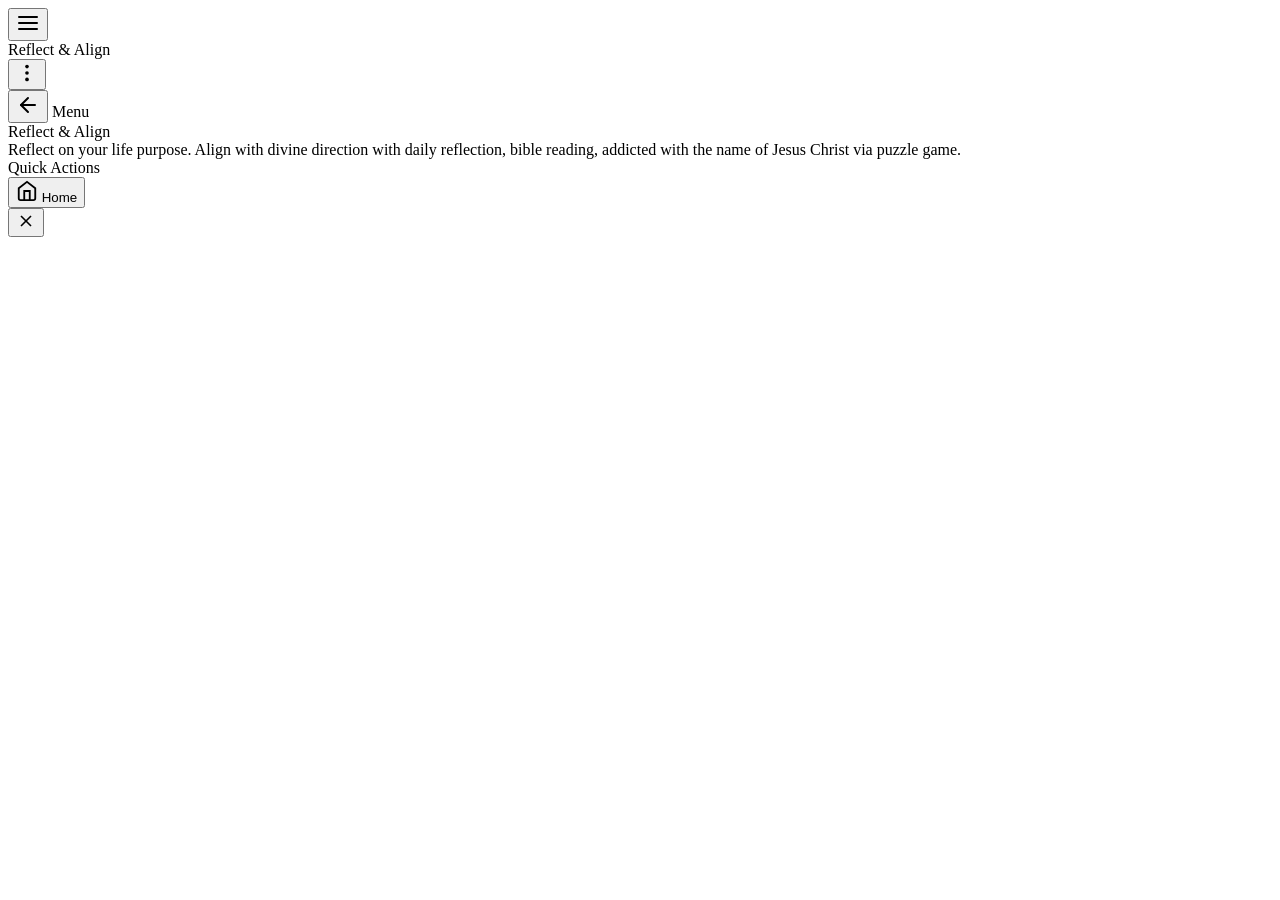
==== index.html @ d2892383 "Create index.html" ====
<!DOCTYPE html>
<html lang="en" id="dvHtml">
<head>
<meta charset="UTF-8">
<meta name="viewport" content="width=device-width, initial-scale=1.0, maximum-scale=1.0, user-scalable=no">
<meta name="theme-color" content="#1877F2" id="dvMetaTheme">
<meta name="description" content="A personal growth companion that brings together spiritual reflection, self-discovery, intentional living, and purposeful development.">
<meta name="apple-mobile-web-app-capable" content="yes">
<meta name="apple-mobile-web-app-status-bar-style" content="black-translucent">
<meta property="og:type" content="website">
<meta property="og:title" content="Reflect &amp; Align">
<meta property="og:description" content="Reflect on your life purpose. Align with divine direction with daily reflection, bible reading, addicted with the name of Jesus Christ via puzzle game.">
<meta name="twitter:card" content="summary">
<link rel="canonical" id="dvCanonical" href="">
<link rel="manifest" id="dvManifestLink" href="manifest.json">
<title>Reflect &amp; Align</title>
<link rel="stylesheet" href="styles.css">
</head>
<body id="dvBody">

<!-- ===== HEADER ===== -->
<header class="dv-header" id="dvHeader">
  <button class="dv-icon-btn" id="dvHamburgerBtn" aria-label="Menu">
    <svg width="24" height="24" viewBox="0 0 24 24" fill="none" stroke="currentColor" stroke-width="2" stroke-linecap="round"><line x1="3" y1="6" x2="21" y2="6"/><line x1="3" y1="12" x2="21" y2="12"/><line x1="3" y1="18" x2="21" y2="18"/></svg>
  </button>
  <div class="dv-app-title">Reflect &amp; Align</div>
  <button class="dv-icon-btn" id="dvDotsBtn" aria-label="More options">
    <svg width="22" height="22" viewBox="0 0 24 24" fill="currentColor"><circle cx="12" cy="5" r="2"/><circle cx="12" cy="12" r="2"/><circle cx="12" cy="19" r="2"/></svg>
  </button>
</header>

<!-- ===== OVERLAY ===== -->
<div class="dv-overlay" id="dvOverlay"></div>

<!-- ===== LEFT SIDEBAR ===== -->
<aside class="dv-sidebar-left" id="dvLeftSidebar">
  <div class="dv-sidebar-head">
    <button class="dv-icon-btn" id="dvCloseLeft" aria-label="Back">
      <svg width="24" height="24" viewBox="0 0 24 24" fill="none" stroke="currentColor" stroke-width="2" stroke-linecap="round" stroke-linejoin="round"><line x1="19" y1="12" x2="5" y2="12"/><polyline points="12 19 5 12 12 5"/></svg>
    </button>
    <span>Menu</span>
  </div>
  <nav class="dv-sidebar-nav" id="dvLeftNav"></nav>
</aside>

<!-- ===== RIGHT SIDEBAR ===== -->
<div class="dv-sidebar-right" id="dvRightSidebar"></div>

<!-- ===== MAIN ===== -->
<main class="dv-container">

  <!-- PAGE: HOME -->
  <section class="dv-page dv-page-active" id="dvPageHome">

    <div class="dv-hero">
      <div class="dv-hero-title">Reflect &amp; Align</div>
      <div class="dv-hero-sub">Reflect on your life purpose. Align with divine direction with daily reflection, bible reading, addicted with the name of Jesus Christ via puzzle game.</div>
    </div>

    <!-- Quick Actions -->
    <div class="dv-card">
      <div class="dv-card-title">Quick Actions</div>
      <div class="dv-quick" id="dvQuickActions"></div>
    </div>

  </section>

</main>

<!-- ===== BOTTOM NAV ===== -->
<nav class="dv-bottom-nav" id="dvBottomNav">
  <button class="dv-nav-item dv-nav-active" data-dv-page="home" aria-label="Home">
    <svg width="22" height="22" viewBox="0 0 24 24" fill="none" stroke="currentColor" stroke-width="2"><path d="M3 9l9-7 9 7v11a2 2 0 0 1-2 2H5a2 2 0 0 1-2-2z"/><polyline points="9 22 9 12 15 12 15 22"/></svg>
    Home
  </button>
</nav>

<!-- ===== FULLSCREEN MODAL ===== -->
<div class="dv-modal" id="dvInfoModal">
  <div class="dv-modal-head">
    <div class="dv-modal-title" id="dvModalTitle"></div>
    <button class="dv-icon-btn" id="dvCloseModal" aria-label="Close">
      <svg width="20" height="20" viewBox="0 0 24 24" fill="none" stroke="currentColor" stroke-width="2"><line x1="18" y1="6" x2="6" y2="18"/><line x1="6" y1="6" x2="18" y2="18"/></svg>
    </button>
  </div>
  <div class="dv-modal-body" id="dvModalBody"></div>
</div>

<!-- ===== TOAST ===== -->
<div class="dv-toast" id="dvToast"></div>

<!-- ===== CORE ===== -->
<script src="app.js"></script>

<!-- ===== MODULES (optional: delete a file or its line and the app keeps working; add a line to onboard a new module) ===== -->
<script src="information.js"></script>
<script src="reflection.js"></script>
<script src="bible.js"></script>
<script src="game.js"></script>
<script src="notepad.js"></script>
</body>
</html>
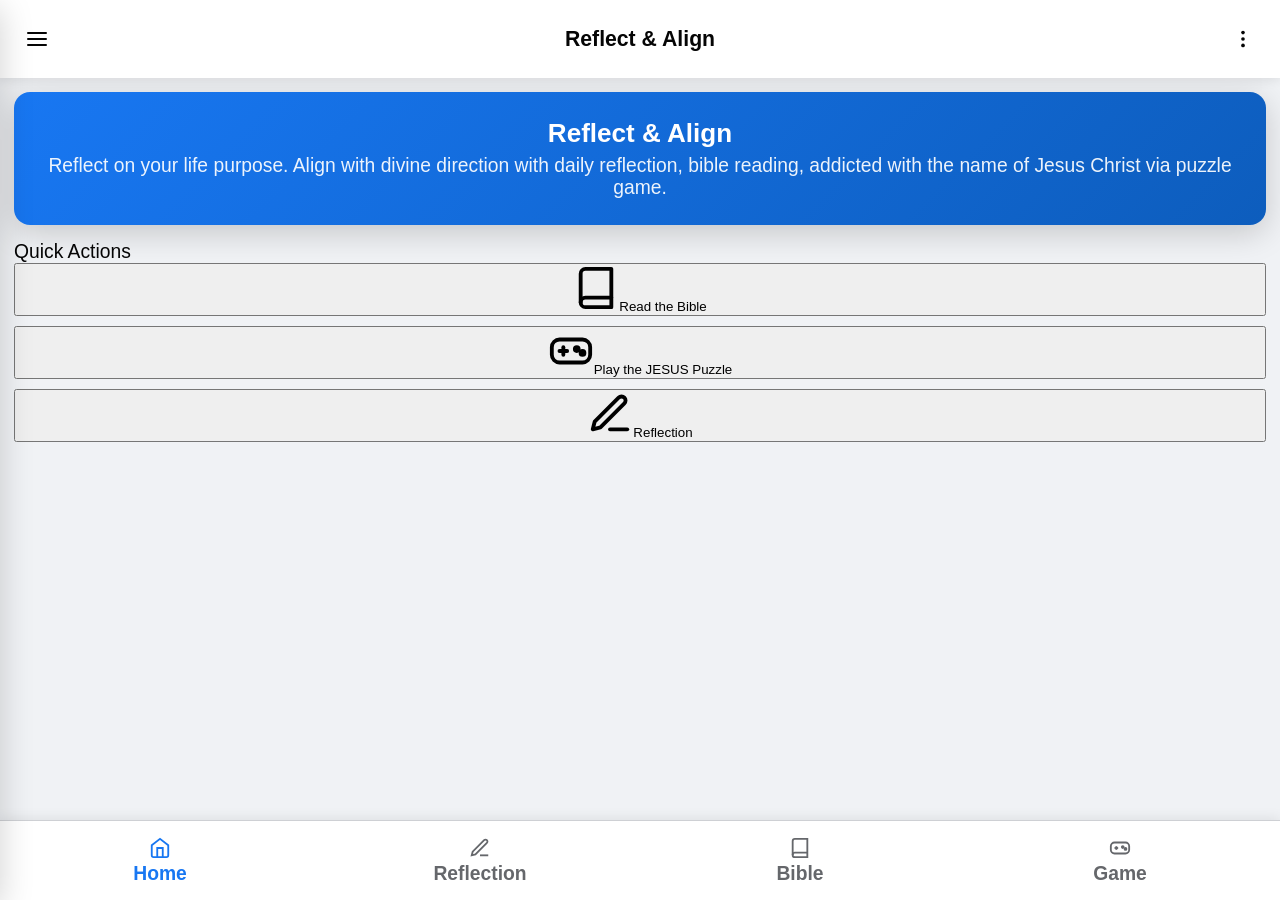
==== commit 3d5f2bbf: "Update index.html" ====
--- a/index.html
+++ b/index.html
@@ -58,10 +58,8 @@
     </div>
 
     <!-- Quick Actions -->
-    <div class="dv-card">
-      <div class="dv-card-title">Quick Actions</div>
-      <div class="dv-quick" id="dvQuickActions"></div>
-    </div>
+    <div class="dv-qa-title" id="dvQuickTitle">Quick Actions</div>
+    <div class="dv-quick" id="dvQuickActions"></div>
 
   </section>
 
--- a/styles.css
+++ b/styles.css
@@ -0,0 +1,460 @@
+/* ===== DV NAMING CONVENTION =====
+   All classes: dv-*, all IDs: dv* (camelCase)
+   ================================ */
+
+* { margin:0; padding:0; box-sizing:border-box; -webkit-tap-highlight-color:transparent; }
+
+:root {
+  /* Default: Facebook Blue */
+  --dv-primary: #1877F2;
+  --dv-primary-dark: #0D5DBD;
+  --dv-primary-hover: #166FE5;
+  --dv-bg: #F0F2F5;
+  --dv-surface: #FFFFFF;
+  --dv-text: #050505;
+  --dv-text-sub: #65676B;
+  --dv-border: #CED0D4;
+  --dv-shadow: 0 2px 12px rgba(0,0,0,0.10);
+  --dv-shadow-lg: 0 8px 32px rgba(0,0,0,0.18);
+  --dv-radius: 16px;
+  --dv-toast-bg: rgba(30,30,30,0.92);
+}
+
+/* DARK MODE */
+[data-dv-dark="1"] {
+  --dv-bg: #18191A;
+  --dv-surface: #242526;
+  --dv-text: #E4E6EB;
+  --dv-text-sub: #B0B3B8;
+  --dv-border: #3E4042;
+  --dv-shadow: 0 2px 12px rgba(0,0,0,0.4);
+  --dv-shadow-lg: 0 8px 32px rgba(0,0,0,0.6);
+  --dv-toast-bg: rgba(60,60,60,0.97);
+}
+
+/* 10 COLOR THEMES */
+[data-dv-theme="blue"]   { --dv-primary:#1877F2; --dv-primary-dark:#0D5DBD; --dv-primary-hover:#166FE5; }
+[data-dv-theme="purple"] { --dv-primary:#7C3AED; --dv-primary-dark:#5B21B6; --dv-primary-hover:#6D28D9; }
+[data-dv-theme="green"]  { --dv-primary:#16A34A; --dv-primary-dark:#15803D; --dv-primary-hover:#15803D; }
+[data-dv-theme="red"]    { --dv-primary:#DC2626; --dv-primary-dark:#B91C1C; --dv-primary-hover:#C91A1A; }
+[data-dv-theme="orange"] { --dv-primary:#EA580C; --dv-primary-dark:#C2410C; --dv-primary-hover:#D4500A; }
+[data-dv-theme="teal"]   { --dv-primary:#0D9488; --dv-primary-dark:#0F766E; --dv-primary-hover:#0E8075; }
+[data-dv-theme="pink"]   { --dv-primary:#DB2777; --dv-primary-dark:#BE185D; --dv-primary-hover:#C4205F; }
+[data-dv-theme="indigo"] { --dv-primary:#4F46E5; --dv-primary-dark:#4338CA; --dv-primary-hover:#4540D0; }
+[data-dv-theme="amber"]  { --dv-primary:#D97706; --dv-primary-dark:#B45309; --dv-primary-hover:#C46D06; }
+[data-dv-theme="slate"]  { --dv-primary:#475569; --dv-primary-dark:#334155; --dv-primary-hover:#3F4D5E; }
+
+html, body { height:100dvh; overflow:hidden; font-size:19.3px; }
+body {
+  font-family: Roboto, sans-serif;
+  background: var(--dv-bg);
+  color: var(--dv-text);
+  height: 100dvh;
+  overflow: hidden;
+  transition: background 0.25s, color 0.25s;
+}
+
+/* ===== HEADER ===== */
+.dv-header {
+  background: var(--dv-surface);
+  padding: 14px 12px;
+  box-shadow: var(--dv-shadow);
+  position: fixed; top: 0; left: 0; right: 0; height: 78px; z-index: 200;
+  display: flex; align-items: center; justify-content: space-between; gap: 8px;
+}
+.dv-icon-btn {
+  background: transparent; border: none;
+  width: 50px; height: 50px; border-radius: 50%;
+  display: flex; align-items: center; justify-content: center;
+  color: var(--dv-text); cursor: pointer; flex-shrink: 0;
+  transition: background 0.15s;
+}
+.dv-icon-btn:active { background: var(--dv-bg); }
+.dv-app-title {
+  font-size: 1.1rem; font-weight: 700;
+  color: var(--dv-text); flex: 1; text-align: center;
+  line-height: 1.2;
+}
+
+/* ===== OVERLAY ===== */
+.dv-overlay {
+  position: fixed; inset: 0;
+  background: rgba(0,0,0,0.52);
+  z-index: 300; opacity: 0; pointer-events: none;
+  transition: opacity 0.25s;
+}
+.dv-overlay.dv-active { opacity: 1; pointer-events: auto; }
+
+/* ===== LEFT SIDEBAR ===== */
+.dv-sidebar-left {
+  position: fixed; top: 0; left: 0; height: 100dvh; width: 100dvw;
+  background: var(--dv-surface); z-index: 400;
+  box-shadow: var(--dv-shadow-lg);
+  transform: translateX(-100%); transition: transform 0.28s cubic-bezier(.4,0,.2,1);
+  display: flex; flex-direction: column;
+  overflow: hidden;
+}
+.dv-sidebar-left.dv-open { transform: translateX(0); }
+.dv-sidebar-head {
+  padding: 10px 12px; display: flex; align-items: center; justify-content: flex-start; gap: 12px;
+  border-bottom: 1px solid var(--dv-border);
+  font-weight: 700; font-size: 1.1rem;
+  background: var(--dv-primary); color: #fff;
+  flex-shrink: 0;
+}
+.dv-sidebar-head .dv-icon-btn { color: #fff; }
+.dv-sidebar-nav { flex: 1; overflow-y: auto; padding: 6px 0; }
+.dv-sidebar-item {
+  width: 100%; background: transparent; border: none;
+  display: flex; align-items: center; gap: 15px;
+  padding: 16px 19px; color: var(--dv-text);
+  cursor: pointer; text-align: left; font-size: 1.05rem;
+  font-family: inherit; border-bottom: 1px solid var(--dv-border);
+  transition: background 0.12s;
+}
+.dv-sidebar-item:active { background: var(--dv-bg); }
+.dv-sidebar-item svg { flex-shrink: 0; color: var(--dv-primary); }
+.dv-sidebar-item-label { font-weight: 500; }
+
+/* ===== RIGHT SIDEBAR (Chrome-style dropdown) ===== */
+.dv-sidebar-right {
+  position: fixed; top: 64px; right: 8px;
+  width: calc(100vw - 16px); max-width: 320px;
+  background: var(--dv-surface);
+  z-index: 401; border-radius: 12px;
+  box-shadow: var(--dv-shadow-lg);
+  transform: translateY(-12px) scale(0.95);
+  opacity: 0; pointer-events: none;
+  transform-origin: top right;
+  transition: transform 0.2s, opacity 0.2s;
+  overflow: hidden;
+}
+.dv-sidebar-right.dv-open { transform: translateY(0) scale(1); opacity: 1; pointer-events: auto; }
+.dv-right-item {
+  width: 100%; background: transparent; border: none;
+  display: flex; align-items: center; gap: 12px;
+  padding: 14px 16px; color: var(--dv-text);
+  cursor: pointer; text-align: left; font-size: 1rem;
+  font-family: inherit; border-bottom: 1px solid var(--dv-border);
+  transition: background 0.12s;
+}
+.dv-right-item:last-child { border-bottom: none; }
+.dv-right-item:active { background: var(--dv-bg); }
+.dv-right-item svg { flex-shrink: 0; color: var(--dv-primary); }
+
+/* Color picker row */
+.dv-color-row {
+  display: flex; flex-wrap: wrap; gap: 8px;
+  padding: 12px 16px; border-bottom: 1px solid var(--dv-border);
+}
+.dv-color-dot {
+  width: 32px; height: 32px; border-radius: 50%;
+  border: 3px solid transparent; cursor: pointer;
+  transition: transform 0.15s, border-color 0.15s;
+}
+.dv-color-dot.dv-active-dot { border-color: var(--dv-text); transform: scale(1.18); }
+.dv-color-dot:active { transform: scale(0.92); }
+
+/* Dark mode toggle */
+.dv-toggle-row {
+  display: flex; align-items: center; justify-content: space-between;
+  padding: 12px 16px; border-bottom: 1px solid var(--dv-border);
+}
+.dv-toggle-label { font-size: 1rem; color: var(--dv-text); font-weight: 500; }
+.dv-toggle-switch {
+  width: 52px; height: 28px; border-radius: 14px;
+  background: var(--dv-border); border: none; cursor: pointer;
+  position: relative; transition: background 0.2s; flex-shrink: 0;
+}
+.dv-toggle-switch.dv-on { background: var(--dv-primary); }
+.dv-toggle-thumb {
+  position: absolute; top: 3px; left: 3px;
+  width: 22px; height: 22px; border-radius: 50%;
+  background: #fff; transition: transform 0.2s;
+  box-shadow: 0 1px 4px rgba(0,0,0,0.25);
+}
+.dv-toggle-switch.dv-on .dv-toggle-thumb { transform: translateX(24px); }
+
+/* ===== FULLSCREEN MODAL ===== */
+.dv-modal {
+  position: fixed; inset: 0; z-index: 9999;
+  background: var(--dv-surface);
+  opacity: 0; pointer-events: none;
+  transition: opacity 0.25s;
+  display: flex; flex-direction: column;
+  overflow: hidden;
+}
+.dv-modal.dv-active { opacity: 1; pointer-events: auto; }
+.dv-modal-head {
+  position: sticky; top: 0;
+  background: var(--dv-primary); color: #fff;
+  padding: 16px;
+  display: flex; align-items: center; justify-content: space-between;
+  border-bottom: 1px solid var(--dv-border);
+  box-shadow: var(--dv-shadow); z-index: 1; flex-shrink: 0;
+}
+.dv-modal-head .dv-icon-btn { color: #fff; }
+.dv-modal-title { font-size: 1.15rem; font-weight: 700; }
+.dv-modal-body {
+  flex: 1; overflow-y: auto;
+  padding: 20px 18px;
+  line-height: 1.65;
+  max-width: 640px; margin: 0 auto; width: 100%;
+}
+.dv-modal-body p { margin-bottom: 14px; color: var(--dv-text-sub); font-size: 1rem; }
+.dv-modal-body h3 { margin: 18px 0 8px; font-size: 1.05rem; color: var(--dv-text); }
+.dv-modal-body strong { color: var(--dv-text); }
+.dv-contact-row {
+  display: flex; justify-content: center; gap: 18px;
+  margin: 20px 0; flex-wrap: wrap;
+}
+.dv-contact-btn {
+  width: 54px; height: 54px; border-radius: 50%;
+  border: none; cursor: pointer;
+  display: flex; align-items: center; justify-content: center;
+  color: #fff; flex-shrink: 0;
+}
+.dv-contact-btn:active { transform: scale(0.92); }
+.dv-contact-btn.dv-email  { background: #EA4335; }
+.dv-contact-btn.dv-phone  { background: #34A853; }
+.dv-contact-btn.dv-wa     { background: #25D366; }
+.dv-contact-btn.dv-fb     { background: #1877F2; }
+
+/* ===== MAIN CONTAINER ===== */
+.dv-container {
+  position: fixed; top: 78px; bottom: 80px; left: 0; right: 0;
+  padding: 14px;
+  overflow-y: auto; overflow-x: hidden;
+  overscroll-behavior: contain; -webkit-overflow-scrolling: touch;
+}
+
+/* ===== HERO BANNER ===== */
+.dv-hero {
+  background: linear-gradient(135deg, var(--dv-primary), var(--dv-primary-dark));
+  color: #fff; border-radius: var(--dv-radius);
+  padding: 26px 20px; text-align: center;
+  margin-bottom: 16px; box-shadow: var(--dv-shadow-lg);
+}
+.dv-hero-title { font-size: 1.35rem; font-weight: 700; margin-bottom: 6px; }
+.dv-hero-sub { font-size: 1rem; opacity: 0.92; }
+
+/* ===== SITUATION TABS ===== */
+.dv-card {
+  background: var(--dv-surface); border-radius: var(--dv-radius);
+  padding: 18px; margin-bottom: 14px;
+  box-shadow: var(--dv-shadow);
+}
+.dv-card-title { font-size: 1.05rem; font-weight: 700; margin-bottom: 14px; color: var(--dv-primary); }
+
+.dv-situations {
+  display: flex; flex-wrap: wrap; gap: 9px;
+}
+.dv-sit-btn {
+  background: var(--dv-bg); border: 2px solid var(--dv-border);
+  border-radius: 26px; padding: 11px 17px;
+  font-size: 1rem; font-weight: 600;
+  color: var(--dv-text); cursor: pointer;
+  font-family: inherit; transition: background 0.15s, border-color 0.15s, color 0.15s;
+  min-height: 48px;
+}
+.dv-sit-btn:active { transform: scale(0.96); }
+.dv-sit-btn.dv-sit-active,
+.dv-sit-btn:hover {
+  background: var(--dv-primary); color: #fff; border-color: var(--dv-primary);
+}
+
+/* ===== TRANSLATION SELECTOR ===== */
+.dv-trans-row {
+  display: flex; flex-wrap: wrap; gap: 8px; overflow-x: hidden;
+  padding-bottom: 4px; margin-bottom: 14px;
+  scrollbar-width: none;
+}
+.dv-trans-row::-webkit-scrollbar { display: none; }
+.dv-trans-btn {
+  flex-shrink: 0; background: var(--dv-bg);
+  border: 2px solid var(--dv-border); border-radius: 22px;
+  padding: 8px 15px; font-size: 1rem; font-weight: 700;
+  color: var(--dv-text-sub); cursor: pointer; font-family: inherit;
+  min-height: 44px; transition: background 0.15s, border-color 0.15s, color 0.15s;
+}
+.dv-trans-btn.dv-trans-active { background: var(--dv-primary); color: #fff; border-color: var(--dv-primary); }
+
+/* ===== VERSE DISPLAY ===== */
+.dv-verse-card {
+  background: var(--dv-surface); border-radius: var(--dv-radius);
+  padding: 22px 18px; margin-bottom: 14px;
+  box-shadow: var(--dv-shadow);
+  border-left: 5px solid var(--dv-primary);
+}
+.dv-verse-label {
+  font-size: 1rem; font-weight: 700; text-transform: uppercase;
+  letter-spacing: 0.06em; color: var(--dv-primary);
+  margin-bottom: 12px;
+}
+.dv-verse-text {
+  font-size: 1.15rem; line-height: 1.7;
+  color: var(--dv-text); margin-bottom: 14px;
+  font-style: italic;
+}
+.dv-verse-ref {
+  font-size: 1rem; font-weight: 700; color: var(--dv-primary);
+  margin-bottom: 8px;
+}
+.dv-verse-trans {
+  font-size: 1rem; color: var(--dv-text-sub);
+  margin-bottom: 12px;
+}
+.dv-verse-note {
+  font-size: 1rem; color: var(--dv-text-sub);
+  padding-top: 12px; border-top: 1px solid var(--dv-border);
+  line-height: 1.55;
+}
+
+/* ===== ACTION BUTTONS ===== */
+.dv-btn-row { display: flex; gap: 10px; margin-top: 14px; }
+.dv-btn {
+  flex: 1; padding: 14px 11px; border: none;
+  border-radius: 13px; font-weight: 700; cursor: pointer;
+  font-family: inherit; font-size: 1rem;
+  display: flex; align-items: center; justify-content: center; gap: 8px;
+  min-height: 52px; transition: transform 0.12s, background 0.12s;
+}
+.dv-btn:active { transform: scale(0.97); }
+.dv-btn-primary { background: var(--dv-primary); color: #fff; }
+.dv-btn-primary:active { background: var(--dv-primary-hover); }
+.dv-btn-secondary {
+  background: var(--dv-bg); color: var(--dv-text);
+  border: 2px solid var(--dv-border);
+}
+.dv-btn-full { width: 100%; flex: none; }
+
+/* ===== SHARE MODAL ===== */
+.dv-share-wrap { flex: 1; }
+.dv-share-modal {
+  position: fixed; inset: 0; z-index: 9998;
+  background: var(--dv-surface);
+  opacity: 0; pointer-events: none;
+  transition: opacity 0.25s;
+  display: flex; flex-direction: column;
+  overflow: hidden;
+}
+.dv-share-modal.dv-active { opacity: 1; pointer-events: auto; }
+.dv-share-modal-head {
+  background: var(--dv-primary); color: #fff;
+  padding: 16px;
+  display: flex; align-items: center; justify-content: space-between;
+  flex-shrink: 0;
+}
+.dv-share-modal-head .dv-icon-btn { color: #fff; }
+.dv-share-modal-title { font-size: 1.15rem; font-weight: 700; }
+.dv-share-modal-body { flex: 1; overflow-y: auto; padding: 20px 16px; }
+.dv-share-verse-preview {
+  background: var(--dv-bg); border-radius: 12px;
+  padding: 16px; margin-bottom: 24px;
+  border-left: 4px solid var(--dv-primary);
+}
+.dv-share-verse-preview p { font-size: 1rem; font-style: italic; color: var(--dv-text); line-height: 1.6; margin-bottom: 8px; }
+.dv-share-verse-preview span { font-size: 1rem; font-weight: 700; color: var(--dv-primary); }
+.dv-share-option {
+  width: 100%; background: var(--dv-bg); border: 2px solid var(--dv-border);
+  display: flex; align-items: center; gap: 17px;
+  padding: 17px 19px; color: var(--dv-text);
+  cursor: pointer; font-family: inherit; font-size: 1.1rem; font-weight: 600;
+  border-radius: 15px; margin-bottom: 13px;
+  transition: background 0.12s, border-color 0.12s;
+  min-height: 65px;
+}
+.dv-share-option:active { background: var(--dv-border); transform: scale(0.98); }
+.dv-share-option svg { flex-shrink: 0; }
+.dv-share-icon-wa  { color: #25D366; }
+.dv-share-icon-fb  { color: #1877F2; }
+.dv-share-icon-tw  { color: #1DA1F2; }
+.dv-share-icon-nat { color: var(--dv-primary); }
+.dv-share-exit {
+  width: 100%; background: transparent; border: 2px solid var(--dv-border);
+  padding: 17px; border-radius: 15px; margin-top: 9px;
+  font-size: 1.05rem; font-weight: 700; color: var(--dv-text-sub);
+  cursor: pointer; font-family: inherit; min-height: 60px;
+  transition: background 0.12s;
+}
+.dv-share-exit:active { background: var(--dv-bg); }
+
+/* ===== BOTTOM NAV ===== */
+.dv-bottom-nav {
+  position: fixed; bottom: 0; left: 0; right: 0;
+  height: 80px; background: var(--dv-surface);
+  border-top: 1px solid var(--dv-border);
+  display: flex; z-index: 150;
+  box-shadow: 0 -2px 12px rgba(0,0,0,0.08);
+}
+.dv-nav-item {
+  flex: 1; background: transparent; border: none;
+  display: flex; flex-direction: column;
+  align-items: center; justify-content: center;
+  gap: 4px; color: var(--dv-text-sub);
+  cursor: pointer; font-size: 1rem; font-weight: 600;
+  font-family: inherit; min-height: 52px;
+  transition: color 0.15s;
+}
+.dv-nav-item.dv-nav-active { color: var(--dv-primary); }
+
+/* ===== PAGES ===== */
+.dv-page { display: none; }
+.dv-page.dv-page-active { display: block; }
+
+/* ===== FOOTER ===== */
+.dv-footer {
+  background: var(--dv-surface); border-radius: var(--dv-radius);
+  padding: 16px; margin-top: 8px; margin-bottom: 16px;
+  text-align: center; font-size: 1rem;
+  color: var(--dv-text-sub); box-shadow: var(--dv-shadow);
+}
+
+/* ===== TOAST ===== */
+.dv-toast {
+  position: fixed; top: 50%; left: 50%;
+  transform: translate(-50%, -50%) scale(0.92);
+  background: var(--dv-toast-bg); color: #fff;
+  padding: 13px 24px; border-radius: 30px;
+  font-size: 1rem; font-weight: 600;
+  z-index: 99999; pointer-events: none;
+  opacity: 0; transition: opacity 0.2s, transform 0.2s;
+  white-space: nowrap; max-width: 85vw;
+  text-align: center;
+}
+.dv-toast.dv-toast-show {
+  opacity: 1; transform: translate(-50%, -50%) scale(1);
+}
+
+/* ===== EMPTY STATE ===== */
+.dv-empty {
+  text-align: center; padding: 40px 20px;
+  color: var(--dv-text-sub);
+}
+.dv-empty-icon { opacity: 0.25; margin-bottom: 14px; }
+.dv-empty-text { font-size: 1rem; }
+
+/* ===== FAVORITES PAGE ===== */
+.dv-fav-item {
+  background: var(--dv-surface); border-radius: 12px;
+  padding: 16px; margin-bottom: 12px;
+  border-left: 4px solid var(--dv-primary);
+  box-shadow: var(--dv-shadow);
+}
+.dv-fav-text { font-size: 1rem; line-height: 1.6; color: var(--dv-text); margin-bottom: 8px; font-style: italic; }
+.dv-fav-ref  { font-size: 1rem; font-weight: 700; color: var(--dv-primary); }
+
+/* COPYRIGHT NOTICE */
+.dv-copy-box {
+  border: 2px solid var(--dv-primary); border-radius: 10px;
+  padding: 14px; margin-bottom: 16px; font-size: 1rem;
+  color: var(--dv-text-sub); line-height: 1.6;
+}
+
+/* ===== UTILITY ===== */
+.dv-hidden { display: none !important; }
+.dv-mt8 { margin-top: 8px; }
+
+/* ===== QUICK ACTIONS ===== */
+.dv-quick { display: flex; flex-direction: column; gap: 10px; }
+.dv-quick .dv-btn { justify-content: flex-start; gap: 12px; font-size: 1.1rem; }
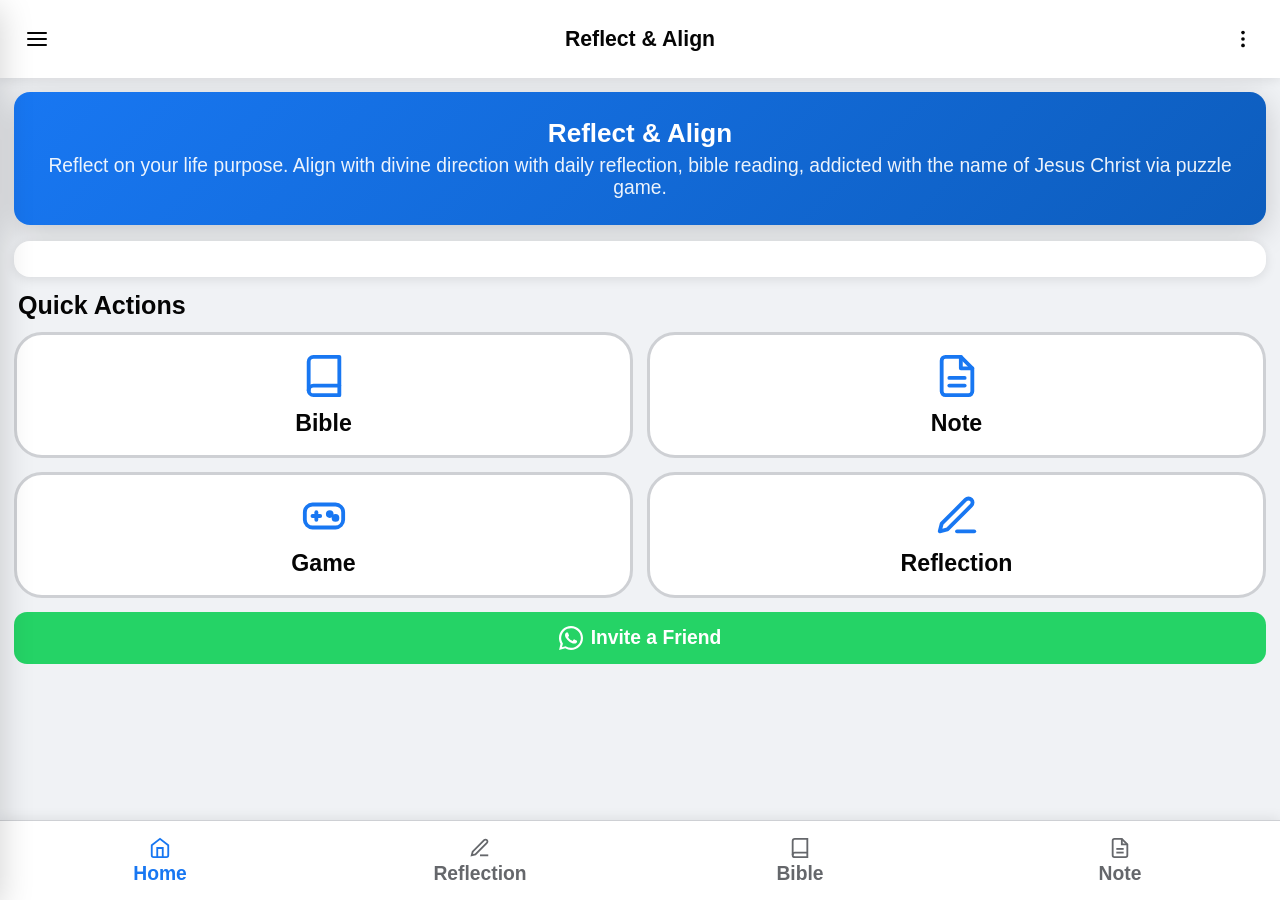
==== commit 5c4b8b32: "Update index.html" ====
--- a/index.html
+++ b/index.html
@@ -57,9 +57,18 @@
       <div class="dv-hero-sub">Reflect on your life purpose. Align with divine direction with daily reflection, bible reading, addicted with the name of Jesus Christ via puzzle game.</div>
     </div>
 
+    <!-- Daily streak -->
+    <div class="dv-card dv-streak" id="dvStreak"></div>
+
     <!-- Quick Actions -->
     <div class="dv-qa-title" id="dvQuickTitle">Quick Actions</div>
     <div class="dv-quick" id="dvQuickActions"></div>
+
+    <!-- Invite -->
+    <button class="dv-btn dv-btn-full" id="dvInvite" style="background:#25D366;color:#fff;margin-top:14px;">
+      <svg width="24" height="24" viewBox="0 0 24 24" fill="currentColor"><path d="M17.472 14.382c-.297-.149-1.758-.867-2.03-.967-.273-.099-.471-.148-.67.15-.197.297-.767.966-.94 1.164-.173.199-.347.223-.644.075-.297-.15-1.255-.463-2.39-1.475-.883-.788-1.48-1.761-1.653-2.059-.173-.297-.018-.458.13-.606.134-.133.298-.347.446-.52.149-.174.198-.298.298-.497.099-.198.05-.371-.025-.52-.075-.149-.669-1.612-.916-2.207-.242-.579-.487-.5-.669-.51-.173-.008-.371-.01-.57-.01-.198 0-.52.074-.792.372-.272.297-1.04 1.016-1.04 2.479 0 1.462 1.065 2.875 1.213 3.074.149.198 2.096 3.2 5.077 4.487.709.306 1.262.489 1.694.625.712.227 1.36.195 1.871.118.571-.085 1.758-.719 2.006-1.413.248-.694.248-1.289.173-1.413-.074-.124-.272-.198-.57-.347z"/><path d="M12 0C5.373 0 0 5.373 0 12c0 2.126.553 4.122 1.523 5.854L.057 23.882l6.196-1.624A11.945 11.945 0 0 0 12 24c6.627 0 12-5.373 12-12S18.627 0 12 0zm0 21.818a9.8 9.8 0 0 1-5.003-1.374l-.36-.214-3.676.964.981-3.585-.234-.369A9.818 9.818 0 1 1 12 21.818z"/></svg>
+      Invite a Friend
+    </button>
 
   </section>
 
@@ -76,10 +85,10 @@
 <!-- ===== FULLSCREEN MODAL ===== -->
 <div class="dv-modal" id="dvInfoModal">
   <div class="dv-modal-head">
+    <button class="dv-icon-btn" id="dvCloseModal" aria-label="Back">
+      <svg width="24" height="24" viewBox="0 0 24 24" fill="none" stroke="currentColor" stroke-width="2" stroke-linecap="round" stroke-linejoin="round"><line x1="19" y1="12" x2="5" y2="12"/><polyline points="12 19 5 12 12 5"/></svg>
+    </button>
     <div class="dv-modal-title" id="dvModalTitle"></div>
-    <button class="dv-icon-btn" id="dvCloseModal" aria-label="Close">
-      <svg width="20" height="20" viewBox="0 0 24 24" fill="none" stroke="currentColor" stroke-width="2"><line x1="18" y1="6" x2="6" y2="18"/><line x1="6" y1="6" x2="18" y2="18"/></svg>
-    </button>
   </div>
   <div class="dv-modal-body" id="dvModalBody"></div>
 </div>
@@ -96,5 +105,6 @@
 <script src="bible.js"></script>
 <script src="game.js"></script>
 <script src="notepad.js"></script>
+<script src="notification.js"></script>
 </body>
 </html>
--- a/styles.css
+++ b/styles.css
@@ -199,7 +199,7 @@
   flex: 1; overflow-y: auto;
   padding: 20px 18px;
   line-height: 1.65;
-  max-width: 640px; margin: 0 auto; width: 100%;
+  width: 100%;
 }
 .dv-modal-body p { margin-bottom: 14px; color: var(--dv-text-sub); font-size: 1rem; }
 .dv-modal-body h3 { margin: 18px 0 8px; font-size: 1.05rem; color: var(--dv-text); }
@@ -258,8 +258,7 @@
   min-height: 48px;
 }
 .dv-sit-btn:active { transform: scale(0.96); }
-.dv-sit-btn.dv-sit-active,
-.dv-sit-btn:hover {
+.dv-sit-btn.dv-sit-active {
   background: var(--dv-primary); color: #fff; border-color: var(--dv-primary);
 }
 
@@ -456,5 +455,13 @@
 .dv-mt8 { margin-top: 8px; }
 
 /* ===== QUICK ACTIONS ===== */
-.dv-quick { display: flex; flex-direction: column; gap: 10px; }
-.dv-quick .dv-btn { justify-content: flex-start; gap: 12px; font-size: 1.1rem; }
+.dv-qa-title { font-size: 1.3rem; font-weight: 700; color: var(--dv-text); margin: 4px 4px 12px; }
+.dv-quick { display: grid; grid-template-columns: 1fr 1fr; gap: 14px; }
+.dv-qa-btn {
+  background: var(--dv-surface); border: 3px solid var(--dv-border); border-radius: 28px;
+  min-height: 126px; padding: 14px 8px;
+  display: flex; flex-direction: column; align-items: center; justify-content: center; gap: 10px;
+  color: var(--dv-primary); font-family: inherit; cursor: pointer;
+}
+.dv-qa-btn span { font-size: 1.2rem; font-weight: 700; color: var(--dv-text); text-align: center; line-height: 1.25; }
+.dv-qa-btn:active { transform: scale(0.97); background: var(--dv-bg); }
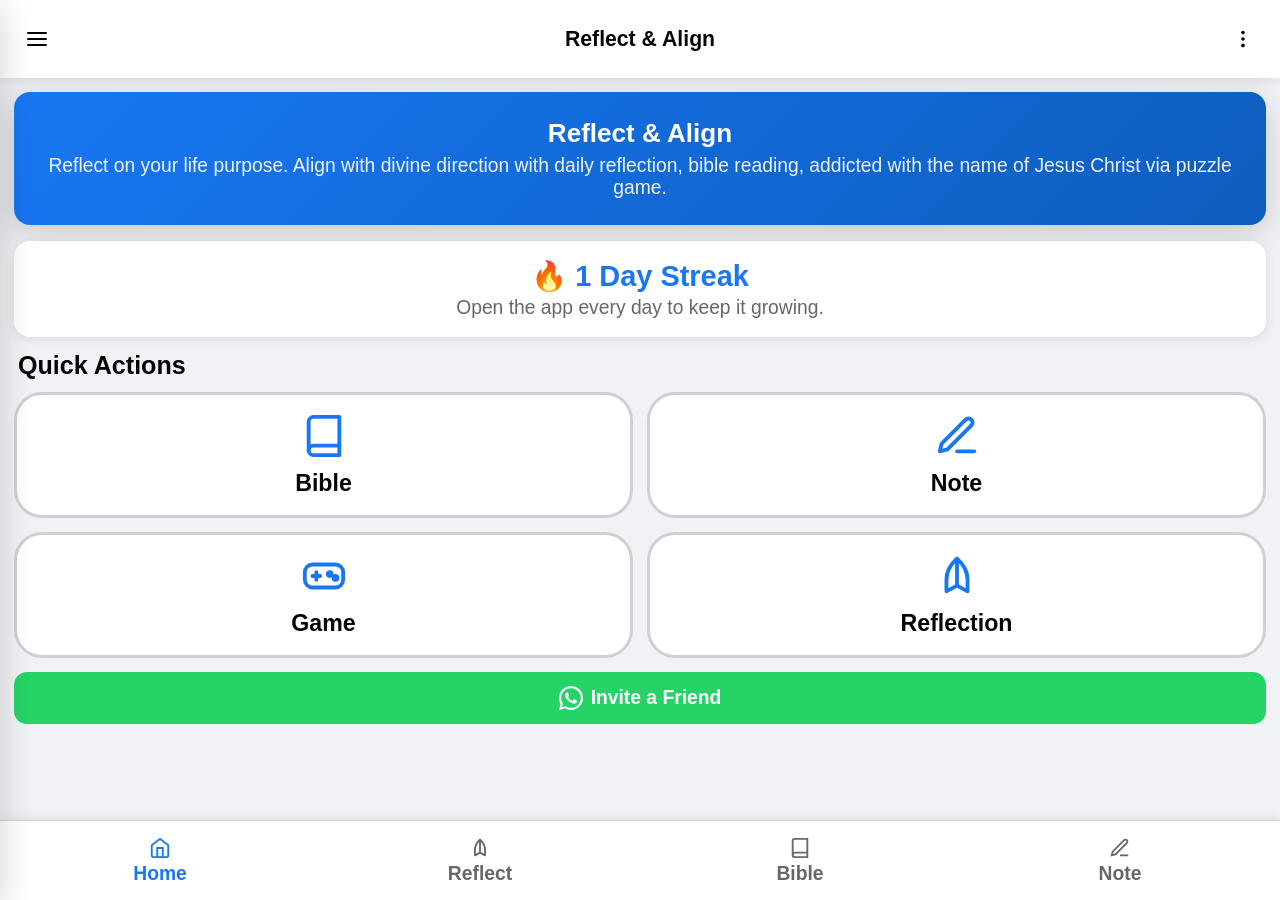
==== commit 32d65972: "Update index.html" ====
--- a/index.html
+++ b/index.html
@@ -106,5 +106,6 @@
 <script src="game.js"></script>
 <script src="notepad.js"></script>
 <script src="notification.js"></script>
+<script src="logics.js"></script>
 </body>
 </html>
--- a/styles.css
+++ b/styles.css
@@ -188,8 +188,8 @@
 .dv-modal-head {
   position: sticky; top: 0;
   background: var(--dv-primary); color: #fff;
-  padding: 16px;
-  display: flex; align-items: center; justify-content: space-between;
+  padding: 10px 12px; gap: 12px;
+  display: flex; align-items: center; justify-content: flex-start;
   border-bottom: 1px solid var(--dv-border);
   box-shadow: var(--dv-shadow); z-index: 1; flex-shrink: 0;
 }
@@ -340,8 +340,8 @@
 .dv-share-modal.dv-active { opacity: 1; pointer-events: auto; }
 .dv-share-modal-head {
   background: var(--dv-primary); color: #fff;
-  padding: 16px;
-  display: flex; align-items: center; justify-content: space-between;
+  padding: 10px 12px; gap: 12px;
+  display: flex; align-items: center; justify-content: flex-start;
   flex-shrink: 0;
 }
 .dv-share-modal-head .dv-icon-btn { color: #fff; }
@@ -465,3 +465,8 @@
 }
 .dv-qa-btn span { font-size: 1.2rem; font-weight: 700; color: var(--dv-text); text-align: center; line-height: 1.25; }
 .dv-qa-btn:active { transform: scale(0.97); background: var(--dv-bg); }
+
+/* ===== STREAK ===== */
+.dv-streak { text-align: center; }
+.dv-streak-n { font-size: 1.5rem; font-weight: 800; color: var(--dv-primary); }
+.dv-streak-s { font-size: 1rem; color: var(--dv-text-sub); margin-top: 4px; }
